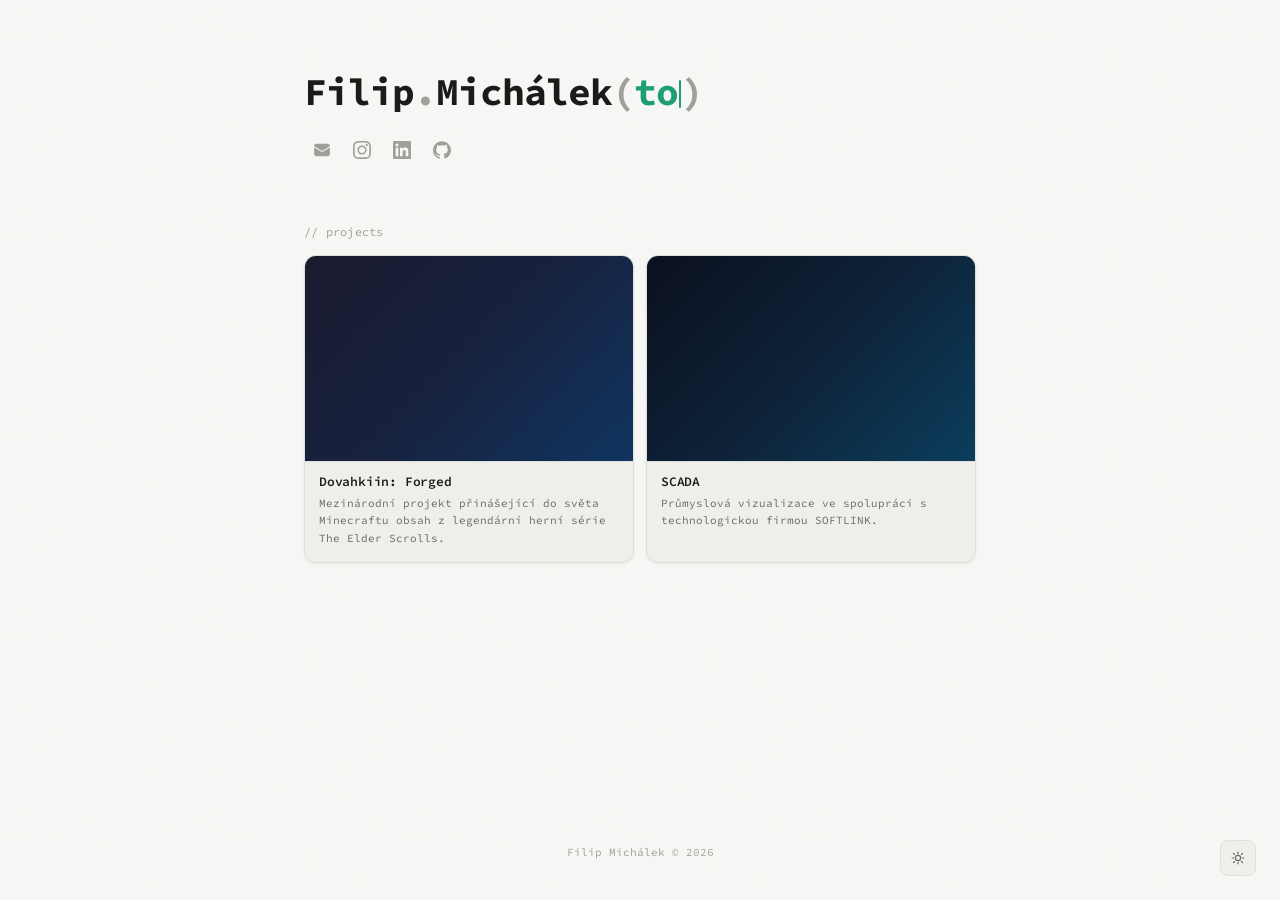
==== index.html @ 2a013f47 "Initial commit" ====
<!DOCTYPE html>
<html lang="cs">
<head>
  <meta charset="UTF-8" />
  <meta name="viewport" content="width=device-width, initial-scale=1.0" />
  <title>Filip Michálek</title>
  <link rel="preconnect" href="https://fonts.googleapis.com" />
  <link rel="preconnect" href="https://fonts.gstatic.com" crossorigin />
  <link rel="stylesheet" href="https://fonts.googleapis.com/css2?family=Source+Code+Pro:wght@400;600;700;800&display=swap" />
  <link rel="stylesheet" href="style.css" />
</head>
<body>

  <button class="theme-toggle" id="themeToggle" aria-label="Přepnout tmavý/světlý režim">
    <svg class="icon-sun" viewBox="0 0 24 24" fill="none" stroke="currentColor" stroke-width="2" stroke-linecap="round" stroke-linejoin="round">
      <circle cx="12" cy="12" r="4.5"/>
      <line x1="12" y1="2" x2="12" y2="4.5"/><line x1="12" y1="19.5" x2="12" y2="22"/>
      <line x1="4.22" y1="4.22" x2="5.99" y2="5.99"/><line x1="18.01" y1="18.01" x2="19.78" y2="19.78"/>
      <line x1="2" y1="12" x2="4.5" y2="12"/><line x1="19.5" y1="12" x2="22" y2="12"/>
      <line x1="4.22" y1="19.78" x2="5.99" y2="18.01"/><line x1="18.01" y1="5.99" x2="19.78" y2="4.22"/>
    </svg>
    <svg class="icon-moon" viewBox="0 0 24 24" fill="none" stroke="currentColor" stroke-width="2" stroke-linecap="round" stroke-linejoin="round">
      <path d="M21 12.79A9 9 0 1 1 11.21 3 7 7 0 0 0 21 12.79z"/>
    </svg>
  </button>

  <main>

    <section class="hero">
      <h1>Filip<span class="hero-dot">.</span>Michálek<span class="hero-paren">(</span><span class="hero-handle"><span id="heroArg"></span><span class="hero-cursor"></span></span><span class="hero-paren">)</span></h1>
      <div class="hero-platforms">

        <a class="platform-icon email" href="mailto:filip@michalek.tech" aria-label="E-mail">
          <svg viewBox="0 0 24 24" fill="currentColor"><path d="M1.5 8.67v8.58a3 3 0 003 3h15a3 3 0 003-3V8.67l-8.928 5.493a3 3 0 01-3.144 0L1.5 8.67z"/><path d="M22.5 6.908V6.75a3 3 0 00-3-3h-15a3 3 0 00-3 3v.158l9.714 5.978a1.5 1.5 0 001.572 0L22.5 6.908z"/></svg>
          <span class="platform-tooltip">filip@michalek.tech</span>
        </a>

        <a class="platform-icon instagram" href="https://www.instagram.com/f1laasek" target="_blank" rel="noopener" aria-label="Instagram">
          <svg viewBox="0 0 24 24" fill="currentColor"><path d="M12 2.163c3.204 0 3.584.012 4.85.07 3.252.148 4.771 1.691 4.919 4.919.058 1.265.069 1.645.069 4.849 0 3.205-.012 3.584-.069 4.849-.149 3.225-1.664 4.771-4.919 4.919-1.266.058-1.644.07-4.85.07-3.204 0-3.584-.012-4.849-.07-3.26-.149-4.771-1.699-4.919-4.92-.058-1.265-.07-1.644-.07-4.849 0-3.204.013-3.583.07-4.849.149-3.227 1.664-4.771 4.919-4.919 1.266-.057 1.645-.069 4.849-.069zM12 0C8.741 0 8.333.014 7.053.072 2.695.272.273 2.69.073 7.052.014 8.333 0 8.741 0 12c0 3.259.014 3.668.072 4.948.2 4.358 2.618 6.78 6.98 6.98C8.333 23.986 8.741 24 12 24c3.259 0 3.668-.014 4.948-.072 4.354-.2 6.782-2.618 6.979-6.98.059-1.28.073-1.689.073-4.948 0-3.259-.014-3.667-.072-4.947-.196-4.354-2.617-6.78-6.979-6.98C15.668.014 15.259 0 12 0zm0 5.838a6.162 6.162 0 100 12.324 6.162 6.162 0 000-12.324zM12 16a4 4 0 110-8 4 4 0 010 8zm6.406-11.845a1.44 1.44 0 100 2.881 1.44 1.44 0 000-2.881z"/></svg>
          <span class="platform-tooltip">Instagram</span>
        </a>

        <a class="platform-icon linkedin" href="https://www.linkedin.com/in/filip-michálek-0b38b4240" target="_blank" rel="noopener" aria-label="LinkedIn">
          <svg viewBox="0 0 24 24" fill="currentColor"><path d="M20.447 20.452h-3.554v-5.569c0-1.328-.027-3.037-1.852-3.037-1.853 0-2.136 1.445-2.136 2.939v5.667H9.351V9h3.414v1.561h.046c.477-.9 1.637-1.85 3.37-1.85 3.601 0 4.267 2.37 4.267 5.455v6.286zM5.337 7.433a2.062 2.062 0 01-2.063-2.065 2.064 2.064 0 112.063 2.065zm1.782 13.019H3.555V9h3.564v11.452zM22.225 0H1.771C.792 0 0 .774 0 1.729v20.542C0 23.227.792 24 1.771 24h20.451C23.2 24 24 23.227 24 22.271V1.729C24 .774 23.2 0 22.222 0h.003z"/></svg>
          <span class="platform-tooltip">LinkedIn</span>
        </a>

        <a class="platform-icon github" href="https://github.com/f1lasek" target="_blank" rel="noopener" aria-label="GitHub">
          <svg viewBox="0 0 24 24" fill="currentColor"><path d="M12 .297c-6.63 0-12 5.373-12 12 0 5.303 3.438 9.8 8.205 11.385.6.113.82-.258.82-.577 0-.285-.01-1.04-.015-2.04-3.338.724-4.042-1.61-4.042-1.61-.546-1.387-1.333-1.756-1.333-1.756-1.089-.745.083-.729.083-.729 1.205.084 1.839 1.237 1.839 1.237 1.07 1.834 2.807 1.304 3.492.997.107-.775.418-1.305.762-1.604-2.665-.305-5.467-1.334-5.467-5.931 0-1.311.469-2.381 1.236-3.221-.124-.303-.535-1.524.117-3.176 0 0 1.008-.322 3.301 1.23A11.509 11.509 0 0112 5.803c1.02.005 2.047.138 3.006.404 2.291-1.552 3.297-1.23 3.297-1.23.653 1.653.242 2.874.118 3.176.77.84 1.235 1.911 1.235 3.221 0 4.609-2.807 5.624-5.479 5.921.43.372.823 1.102.823 2.222 0 1.606-.015 2.898-.015 3.293 0 .319.216.694.825.576C20.565 22.092 24 17.592 24 12.297c0-6.627-5.373-12-12-12"/></svg>
          <span class="platform-tooltip">GitHub</span>
        </a>

      </div>
    </section>

    <section class="feed-section">
      <p class="feed-label">// projects</p>
      <div class="feed" id="feed">

        <a class="feed-card" href="projects/dovahkiin-forged.html">
          <div class="card-banner" style="background: linear-gradient(135deg, #1a1a2e 0%, #16213e 50%, #0f3460 100%);"></div>
          <div class="card-body">
            <div class="card-meta">
              <h3 class="card-title">Dovahkiin: Forged</h3>
            </div>
            <p class="card-desc">Mezinárodní projekt přinášející do světa Minecraftu obsah z legendární herní série The Elder Scrolls.</p>
          </div>
        </a>

        <a class="feed-card" href="projects/scada.html">
          <div class="card-banner" style="background: linear-gradient(135deg, #0a0f1e 0%, #0d2137 50%, #0a3d5c 100%);"></div>
          <div class="card-body">
            <div class="card-meta">
              <h3 class="card-title">SCADA</h3>
            </div>
            <p class="card-desc">Průmyslová vizualizace ve spolupráci s technologickou firmou SOFTLINK.</p>
          </div>
        </a>

      </div>
    </section>

  </main>

  <footer class="site-footer">
    <span class="copyright">Filip Michálek © 2026</span>
  </footer>

  <script src="script.js"></script>
</body>
</html>
---- style.css ----
/* reset */
*, *::before, *::after {
  margin: 0;
  padding: 0;
  box-sizing: border-box;
}

/* variables */
:root {
  --font-mono: 'Cascadia Code', 'Cascadia Mono', 'Source Code Pro', Consolas, Menlo, Monaco, monospace;

  --bg:             #f7f7f5;
  --bg-secondary:   #efefec;
  --border:         #e0e0db;
  --border-hover:   #1D9E75;
  --text:           #1a1a18;
  --text-secondary: #6b6b66;
  --text-tertiary:  #a0a09a;
  --accent:         #1D9E75;
  --accent-hover:   #18b880;

  --noise-opacity:  0.02;

  --card-shadow:       0 1px 3px rgba(0,0,0,0.06);
  --card-shadow-hover: 0 8px 24px rgba(0,0,0,0.08);
}

/* tmavý režim — media query */
@media (prefers-color-scheme: dark) {
  :root:not(.light) {
    --bg:             #0e0e0c;
    --bg-secondary:   #1a1a17;
    --border:         #2a2a26;
    --border-hover:   #1D9E75;
    --text:           #e8e8e2;
    --text-secondary: #7a7a72;
    --text-tertiary:  #4a4a44;
    --accent:         #1D9E75;
    --accent-hover:   #22c487;

    --noise-opacity:  0.035;

    --card-shadow:       0 1px 3px rgba(0,0,0,0.3);
    --card-shadow-hover: 0 8px 24px rgba(0,0,0,0.4);
  }
}

/* tmavý režim — třída (JS přepínač) */
:root.dark {
  --bg:             #0e0e0c;
  --bg-secondary:   #1a1a17;
  --border:         #2a2a26;
  --border-hover:   #1D9E75;
  --text:           #e8e8e2;
  --text-secondary: #7a7a72;
  --text-tertiary:  #4a4a44;
  --accent:         #1D9E75;
  --accent-hover:   #22c487;

  --noise-opacity:  0.035;

  --card-shadow:       0 1px 3px rgba(0,0,0,0.3);
  --card-shadow-hover: 0 8px 24px rgba(0,0,0,0.4);
}

/* base */
html {
  scroll-behavior: smooth;
}

body {
  font-family: var(--font-mono);
  background-color: var(--bg);
  color: var(--text);
  -webkit-font-smoothing: antialiased;
  -moz-osx-font-smoothing: grayscale;
  transition: background-color 0.3s ease, color 0.3s ease;
  min-height: 100vh;
  display: flex;
  flex-direction: column;
}

/* jemná textura šumu přes celý viewport */
body::before {
  content: '';
  position: fixed;
  inset: 0;
  z-index: 9999;
  pointer-events: none;
  opacity: var(--noise-opacity);
  background-image: url("data:image/svg+xml,%3Csvg viewBox='0 0 256 256' xmlns='http://www.w3.org/2000/svg'%3E%3Cfilter id='noise'%3E%3CfeTurbulence type='fractalNoise' baseFrequency='0.9' numOctaves='4' stitchTiles='stitch'/%3E%3C/filter%3E%3Crect width='100%25' height='100%25' filter='url(%23noise)'/%3E%3C/svg%3E");
  background-size: 200px 200px;
}

a {
  color: inherit;
  text-decoration: none;
}

main {
  flex: 1;
  max-width: 720px;
  margin: 0 auto;
  padding: 0 24px;
  width: 100%;
}

/* theme toggle */
.theme-toggle {
  position: fixed;
  bottom: 24px;
  right: 24px;
  z-index: 100;
  width: 36px;
  height: 36px;
  border-radius: 8px;
  border: 1px solid var(--border);
  background: var(--bg-secondary);
  cursor: pointer;
  display: flex;
  align-items: center;
  justify-content: center;
  color: var(--text-secondary);
  transition: border-color 0.15s ease, color 0.15s ease, transform 0.2s ease;
}

.theme-toggle:hover {
  border-color: var(--accent);
  color: var(--accent);
  transform: scale(1.05);
}

.theme-toggle svg {
  width: 14px;
  height: 14px;
  position: absolute;
  transition: opacity 0.15s ease, transform 0.25s ease;
}

.theme-toggle .icon-sun  { opacity: 1; transform: rotate(0deg)   scale(1);   }
.theme-toggle .icon-moon { opacity: 0; transform: rotate(-20deg) scale(0.7); }

:root.dark .theme-toggle .icon-sun  { opacity: 0; transform: rotate(20deg)  scale(0.7); }
:root.dark .theme-toggle .icon-moon { opacity: 1; transform: rotate(0deg)   scale(1);   }

@media (prefers-color-scheme: dark) {
  :root:not(.light) .theme-toggle .icon-sun  { opacity: 0; transform: rotate(20deg) scale(0.7); }
  :root:not(.light) .theme-toggle .icon-moon { opacity: 1; transform: rotate(0deg)  scale(1);   }
}

/* hero */
.hero {
  padding: 72px 0 56px;
  animation: fadeUp 0.5s ease both;
}

.hero h1 {
  font-family: var(--font-mono);
  font-size: clamp(24px, 4vw, 38px);
  font-weight: 700;
  letter-spacing: -1px;
  line-height: 1.05;
  margin-bottom: 20px;
}

.hero-dot   { color: var(--text-tertiary); font-weight: 700; }
.hero-paren { color: var(--text-tertiary); font-weight: 700; }

.hero-handle {
  font-weight: 700;
  color: var(--accent);
  letter-spacing: -1px;
}

/* blikající kurzor uvnitř typewriteru */
.hero-cursor {
  display: inline-block;
  width: 2px;
  height: 0.75em;
  background: var(--accent);
  position: relative;
  top: 0.08em;
  margin-left: 1px;
  border-radius: 1px;
  animation: blink 1s step-end infinite;
}

@keyframes blink {
  0%, 100% { opacity: 1; }
  50%       { opacity: 0; }
}

.hero-platforms {
  display: flex;
  gap: 4px;
}

/* seznam projektů */
.feed-section {
  padding-bottom: 72px;
  animation: fadeUp 0.5s 0.1s ease both;
}

.feed-label {
  font-size: 12px;
  color: var(--text-tertiary);
  margin-bottom: 16px;
  letter-spacing: 0.02em;
}

.feed {
  display: grid;
  grid-template-columns: repeat(2, 1fr);
  gap: 12px;
}

.feed-card {
  display: flex;
  flex-direction: column;
  cursor: pointer;
  border-radius: 12px;
  border: 1px solid var(--border);
  overflow: hidden;
  background: var(--bg-secondary);
  transition: border-color 0.2s ease, box-shadow 0.2s ease, transform 0.2s ease;
  box-shadow: var(--card-shadow);
}

.feed-card:hover {
  border-color: var(--border-hover);
  box-shadow: var(--card-shadow-hover);
  transform: translateY(-2px);
}

.card-banner {
  position: relative;
  width: 100%;
  aspect-ratio: 16 / 10;
  background: var(--bg-secondary);
  background-size: cover;
  background-position: center;
}

.card-body {
  padding: 12px 14px 14px;
  border-top: 1px solid var(--border);
}

.card-meta {
  display: flex;
  align-items: center;
  gap: 8px;
  margin-bottom: 4px;
}

.card-title {
  font-family: var(--font-mono);
  font-size: 13px;
  font-weight: 600;
  letter-spacing: -0.2px;
  line-height: 1.3;
  transition: color 0.15s ease;
}

.feed-card:hover .card-title { color: var(--accent); }

.card-desc {
  font-size: 11px;
  color: var(--text-secondary);
  line-height: 1.6;
}

/* footer + platform icons */
.site-footer {
  padding: 28px 24px 40px;
  text-align: center;
}

.platform-icon {
  position: relative;
  width: 36px;
  height: 36px;
  display: flex;
  align-items: center;
  justify-content: center;
  color: var(--text-tertiary);
  transition: color 0.2s ease, transform 0.2s ease;
}

.platform-icon svg {
  width: 18px;
  height: 18px;
  flex-shrink: 0;
}

.platform-icon:hover                { transform: translateY(-2px); }
.platform-icon.email:hover          { color: var(--accent); }
.platform-icon.instagram:hover      { color: #e1306c; }
.platform-icon.linkedin:hover       { color: #0a66c2; }
.platform-icon.github:hover         { color: var(--text); }

/* tooltip — zobrazí se při najetí na ikonu */
.platform-tooltip {
  position: absolute;
  bottom: calc(100% + 8px);
  left: 50%;
  transform: translateX(-50%) translateY(4px);
  background: var(--text);
  color: var(--bg);
  font-family: var(--font-mono);
  font-size: 10px;
  font-weight: 500;
  padding: 4px 8px;
  border-radius: 4px;
  white-space: nowrap;
  pointer-events: none;
  opacity: 0;
  transition: opacity 0.15s ease, transform 0.15s ease;
}

.platform-tooltip::after {
  content: '';
  position: absolute;
  top: 100%;
  left: 50%;
  transform: translateX(-50%);
  border: 4px solid transparent;
  border-top-color: var(--text);
}

.platform-icon:hover .platform-tooltip {
  opacity: 1;
  transform: translateX(-50%) translateY(0);
}

.copyright {
  font-family: var(--font-mono);
  font-size: 11px;
  color: var(--text-tertiary);
}

/* animace */
@keyframes fadeUp {
  from { opacity: 0; transform: translateY(16px); }
  to   { opacity: 1; transform: translateY(0); }
}

@media (prefers-reduced-motion: reduce) {
  .hero, .feed-section { animation: none; }
  html { scroll-behavior: auto; }
  .feed-card { transition: none; }
}

/* responzivita */
@media (max-width: 520px) {
  main { padding: 0 16px; }
  .hero { padding: 48px 0 40px; }
  .feed { grid-template-columns: 1fr; }
  .site-footer { padding: 28px 16px 36px; }
}
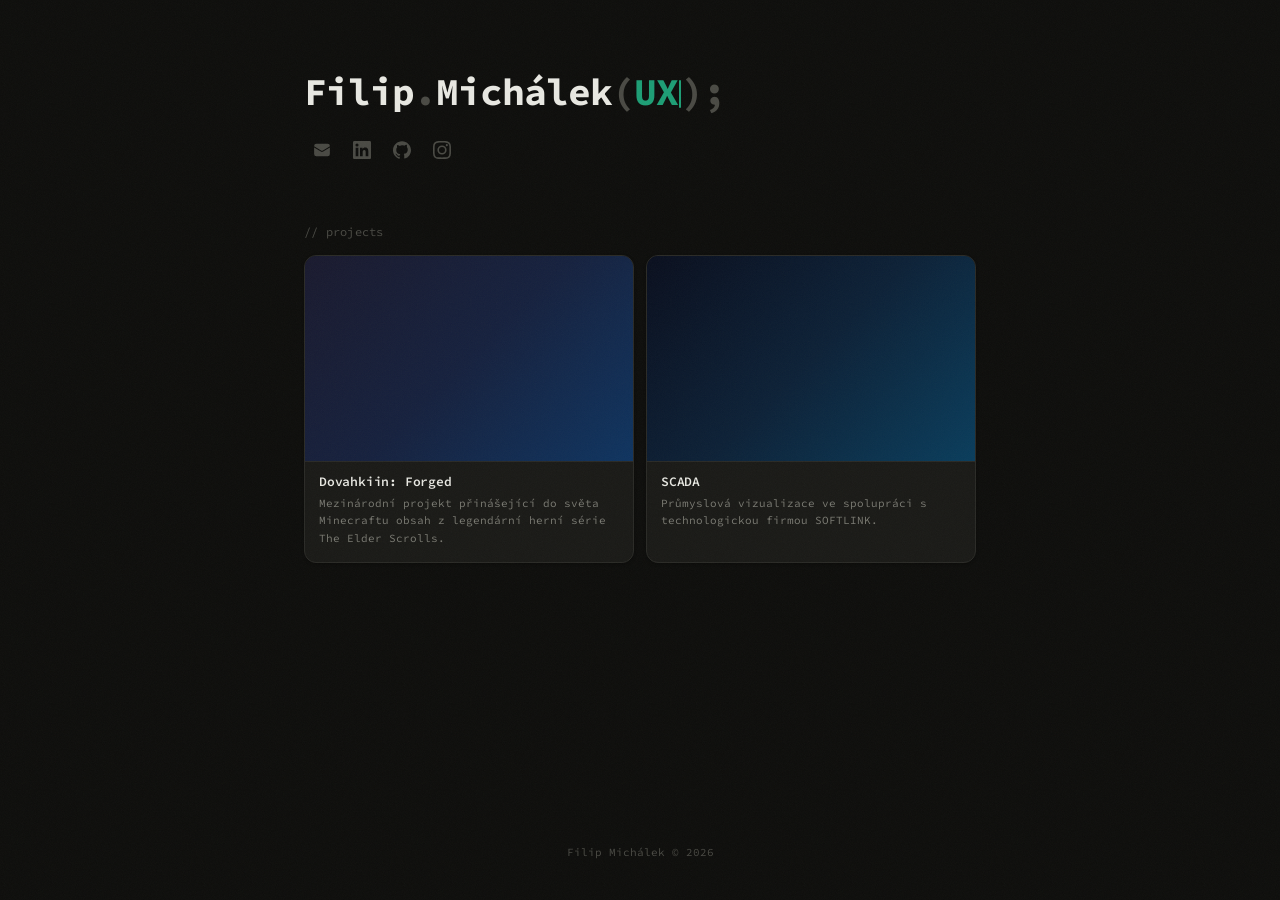
==== commit 9cf77c4c: "Remove theme toggle; move projects & update hero Remove theme toggle UI and related JS/CSS (clean up" ====
--- a/index.html
+++ b/index.html
@@ -11,33 +11,15 @@
 </head>
 <body>
 
-  <button class="theme-toggle" id="themeToggle" aria-label="Přepnout tmavý/světlý režim">
-    <svg class="icon-sun" viewBox="0 0 24 24" fill="none" stroke="currentColor" stroke-width="2" stroke-linecap="round" stroke-linejoin="round">
-      <circle cx="12" cy="12" r="4.5"/>
-      <line x1="12" y1="2" x2="12" y2="4.5"/><line x1="12" y1="19.5" x2="12" y2="22"/>
-      <line x1="4.22" y1="4.22" x2="5.99" y2="5.99"/><line x1="18.01" y1="18.01" x2="19.78" y2="19.78"/>
-      <line x1="2" y1="12" x2="4.5" y2="12"/><line x1="19.5" y1="12" x2="22" y2="12"/>
-      <line x1="4.22" y1="19.78" x2="5.99" y2="18.01"/><line x1="18.01" y1="5.99" x2="19.78" y2="4.22"/>
-    </svg>
-    <svg class="icon-moon" viewBox="0 0 24 24" fill="none" stroke="currentColor" stroke-width="2" stroke-linecap="round" stroke-linejoin="round">
-      <path d="M21 12.79A9 9 0 1 1 11.21 3 7 7 0 0 0 21 12.79z"/>
-    </svg>
-  </button>
-
   <main>
 
     <section class="hero">
-      <h1>Filip<span class="hero-dot">.</span>Michálek<span class="hero-paren">(</span><span class="hero-handle"><span id="heroArg"></span><span class="hero-cursor"></span></span><span class="hero-paren">)</span></h1>
+      <h1>Filip<span class="hero-dot">.</span>Michálek<span class="hero-paren">(</span><span class="hero-handle"><span id="heroArg"></span><span class="hero-cursor"></span></span><span class="hero-paren">)</span><span class="hero-semi">;</span></h1>
       <div class="hero-platforms">
 
         <a class="platform-icon email" href="mailto:filip@michalek.tech" aria-label="E-mail">
           <svg viewBox="0 0 24 24" fill="currentColor"><path d="M1.5 8.67v8.58a3 3 0 003 3h15a3 3 0 003-3V8.67l-8.928 5.493a3 3 0 01-3.144 0L1.5 8.67z"/><path d="M22.5 6.908V6.75a3 3 0 00-3-3h-15a3 3 0 00-3 3v.158l9.714 5.978a1.5 1.5 0 001.572 0L22.5 6.908z"/></svg>
           <span class="platform-tooltip">filip@michalek.tech</span>
-        </a>
-
-        <a class="platform-icon instagram" href="https://www.instagram.com/f1laasek" target="_blank" rel="noopener" aria-label="Instagram">
-          <svg viewBox="0 0 24 24" fill="currentColor"><path d="M12 2.163c3.204 0 3.584.012 4.85.07 3.252.148 4.771 1.691 4.919 4.919.058 1.265.069 1.645.069 4.849 0 3.205-.012 3.584-.069 4.849-.149 3.225-1.664 4.771-4.919 4.919-1.266.058-1.644.07-4.85.07-3.204 0-3.584-.012-4.849-.07-3.26-.149-4.771-1.699-4.919-4.92-.058-1.265-.07-1.644-.07-4.849 0-3.204.013-3.583.07-4.849.149-3.227 1.664-4.771 4.919-4.919 1.266-.057 1.645-.069 4.849-.069zM12 0C8.741 0 8.333.014 7.053.072 2.695.272.273 2.69.073 7.052.014 8.333 0 8.741 0 12c0 3.259.014 3.668.072 4.948.2 4.358 2.618 6.78 6.98 6.98C8.333 23.986 8.741 24 12 24c3.259 0 3.668-.014 4.948-.072 4.354-.2 6.782-2.618 6.979-6.98.059-1.28.073-1.689.073-4.948 0-3.259-.014-3.667-.072-4.947-.196-4.354-2.617-6.78-6.979-6.98C15.668.014 15.259 0 12 0zm0 5.838a6.162 6.162 0 100 12.324 6.162 6.162 0 000-12.324zM12 16a4 4 0 110-8 4 4 0 010 8zm6.406-11.845a1.44 1.44 0 100 2.881 1.44 1.44 0 000-2.881z"/></svg>
-          <span class="platform-tooltip">Instagram</span>
         </a>
 
         <a class="platform-icon linkedin" href="https://www.linkedin.com/in/filip-michálek-0b38b4240" target="_blank" rel="noopener" aria-label="LinkedIn">
@@ -50,6 +32,11 @@
           <span class="platform-tooltip">GitHub</span>
         </a>
 
+        <a class="platform-icon instagram" href="https://www.instagram.com/f1laasek" target="_blank" rel="noopener" aria-label="Instagram">
+          <svg viewBox="0 0 24 24" fill="currentColor"><path d="M12 2.163c3.204 0 3.584.012 4.85.07 3.252.148 4.771 1.691 4.919 4.919.058 1.265.069 1.645.069 4.849 0 3.205-.012 3.584-.069 4.849-.149 3.225-1.664 4.771-4.919 4.919-1.266.058-1.644.07-4.85.07-3.204 0-3.584-.012-4.849-.07-3.26-.149-4.771-1.699-4.919-4.92-.058-1.265-.07-1.644-.07-4.849 0-3.204.013-3.583.07-4.849.149-3.227 1.664-4.771 4.919-4.919 1.266-.057 1.645-.069 4.849-.069zM12 0C8.741 0 8.333.014 7.053.072 2.695.272.273 2.69.073 7.052.014 8.333 0 8.741 0 12c0 3.259.014 3.668.072 4.948.2 4.358 2.618 6.78 6.98 6.98C8.333 23.986 8.741 24 12 24c3.259 0 3.668-.014 4.948-.072 4.354-.2 6.782-2.618 6.979-6.98.059-1.28.073-1.689.073-4.948 0-3.259-.014-3.667-.072-4.947-.196-4.354-2.617-6.78-6.979-6.98C15.668.014 15.259 0 12 0zm0 5.838a6.162 6.162 0 100 12.324 6.162 6.162 0 000-12.324zM12 16a4 4 0 110-8 4 4 0 010 8zm6.406-11.845a1.44 1.44 0 100 2.881 1.44 1.44 0 000-2.881z"/></svg>
+          <span class="platform-tooltip">Instagram</span>
+        </a>
+
       </div>
     </section>
 
@@ -57,7 +44,7 @@
       <p class="feed-label">// projects</p>
       <div class="feed" id="feed">
 
-        <a class="feed-card" href="projects/dovahkiin-forged.html">
+        <a class="feed-card" href="/projects/dovahkiin-forged/">
           <div class="card-banner" style="background: linear-gradient(135deg, #1a1a2e 0%, #16213e 50%, #0f3460 100%);"></div>
           <div class="card-body">
             <div class="card-meta">
@@ -67,7 +54,7 @@
           </div>
         </a>
 
-        <a class="feed-card" href="projects/scada.html">
+        <a class="feed-card" href="/projects/scada/">
           <div class="card-banner" style="background: linear-gradient(135deg, #0a0f1e 0%, #0d2137 50%, #0a3d5c 100%);"></div>
           <div class="card-body">
             <div class="card-meta">
--- a/style.css
+++ b/style.css
@@ -9,44 +9,6 @@
 :root {
   --font-mono: 'Cascadia Code', 'Cascadia Mono', 'Source Code Pro', Consolas, Menlo, Monaco, monospace;
 
-  --bg:             #f7f7f5;
-  --bg-secondary:   #efefec;
-  --border:         #e0e0db;
-  --border-hover:   #1D9E75;
-  --text:           #1a1a18;
-  --text-secondary: #6b6b66;
-  --text-tertiary:  #a0a09a;
-  --accent:         #1D9E75;
-  --accent-hover:   #18b880;
-
-  --noise-opacity:  0.02;
-
-  --card-shadow:       0 1px 3px rgba(0,0,0,0.06);
-  --card-shadow-hover: 0 8px 24px rgba(0,0,0,0.08);
-}
-
-/* tmavý režim — media query */
-@media (prefers-color-scheme: dark) {
-  :root:not(.light) {
-    --bg:             #0e0e0c;
-    --bg-secondary:   #1a1a17;
-    --border:         #2a2a26;
-    --border-hover:   #1D9E75;
-    --text:           #e8e8e2;
-    --text-secondary: #7a7a72;
-    --text-tertiary:  #4a4a44;
-    --accent:         #1D9E75;
-    --accent-hover:   #22c487;
-
-    --noise-opacity:  0.035;
-
-    --card-shadow:       0 1px 3px rgba(0,0,0,0.3);
-    --card-shadow-hover: 0 8px 24px rgba(0,0,0,0.4);
-  }
-}
-
-/* tmavý režim — třída (JS přepínač) */
-:root.dark {
   --bg:             #0e0e0c;
   --bg-secondary:   #1a1a17;
   --border:         #2a2a26;
@@ -105,49 +67,6 @@
   width: 100%;
 }
 
-/* theme toggle */
-.theme-toggle {
-  position: fixed;
-  bottom: 24px;
-  right: 24px;
-  z-index: 100;
-  width: 36px;
-  height: 36px;
-  border-radius: 8px;
-  border: 1px solid var(--border);
-  background: var(--bg-secondary);
-  cursor: pointer;
-  display: flex;
-  align-items: center;
-  justify-content: center;
-  color: var(--text-secondary);
-  transition: border-color 0.15s ease, color 0.15s ease, transform 0.2s ease;
-}
-
-.theme-toggle:hover {
-  border-color: var(--accent);
-  color: var(--accent);
-  transform: scale(1.05);
-}
-
-.theme-toggle svg {
-  width: 14px;
-  height: 14px;
-  position: absolute;
-  transition: opacity 0.15s ease, transform 0.25s ease;
-}
-
-.theme-toggle .icon-sun  { opacity: 1; transform: rotate(0deg)   scale(1);   }
-.theme-toggle .icon-moon { opacity: 0; transform: rotate(-20deg) scale(0.7); }
-
-:root.dark .theme-toggle .icon-sun  { opacity: 0; transform: rotate(20deg)  scale(0.7); }
-:root.dark .theme-toggle .icon-moon { opacity: 1; transform: rotate(0deg)   scale(1);   }
-
-@media (prefers-color-scheme: dark) {
-  :root:not(.light) .theme-toggle .icon-sun  { opacity: 0; transform: rotate(20deg) scale(0.7); }
-  :root:not(.light) .theme-toggle .icon-moon { opacity: 1; transform: rotate(0deg)  scale(1);   }
-}
-
 /* hero */
 .hero {
   padding: 72px 0 56px;
@@ -165,6 +84,7 @@
 
 .hero-dot   { color: var(--text-tertiary); font-weight: 700; }
 .hero-paren { color: var(--text-tertiary); font-weight: 700; }
+.hero-semi  { color: var(--text-tertiary); font-weight: 700; }
 
 .hero-handle {
   font-weight: 700;
